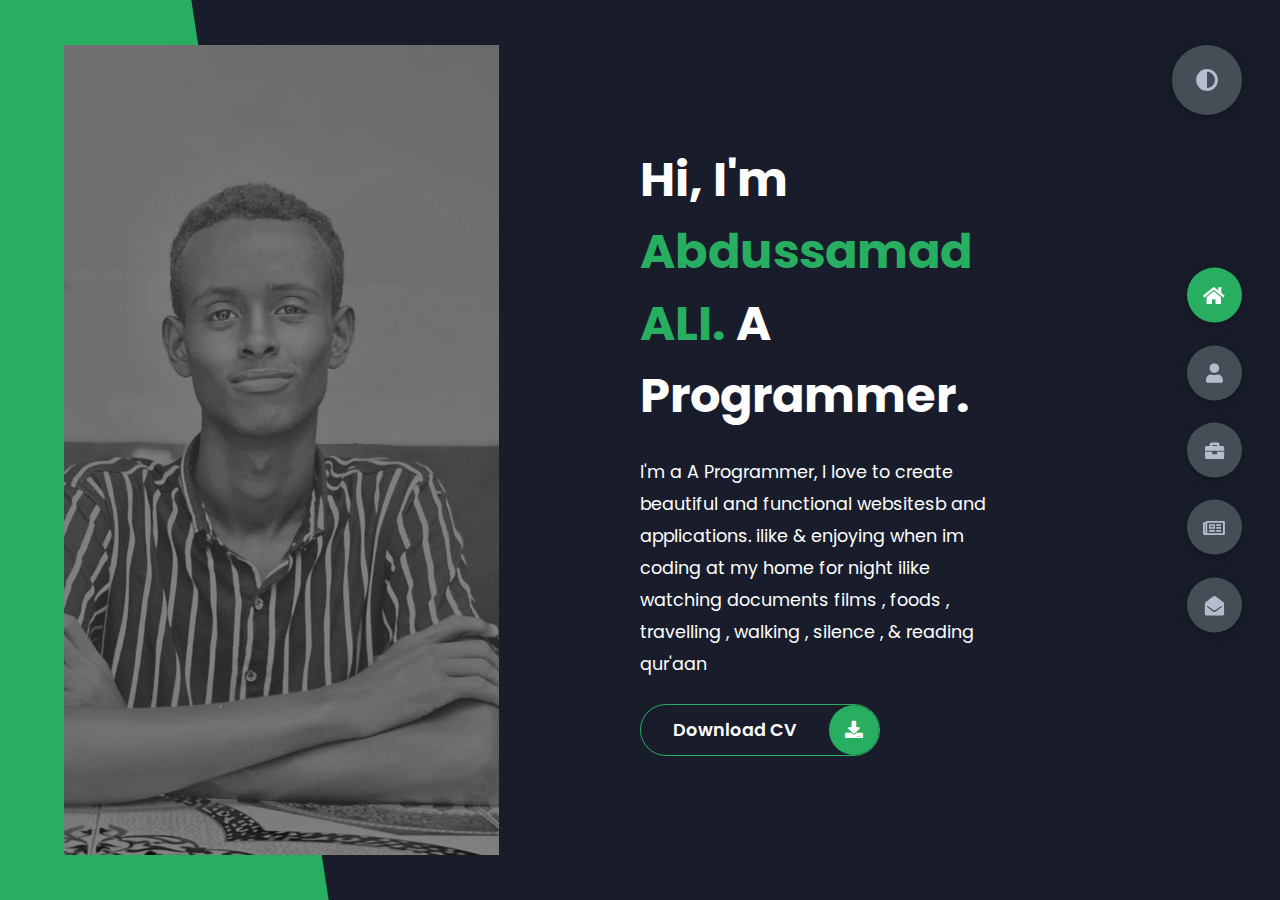
==== index.html @ f7481c53 "Update index.html" ====
<!DOCTYPE html>
<html lang="en">
<head>
    <meta charset="UTF-8">
    <meta http-equiv="X-UA-Compatible" content="IE=edge">
    <meta name="viewport" content="width=device-width, initial-scale=1.0">
    <title>Portfolio</title>
    <link rel="stylesheet" href="styles.css">
    <link rel="preconnect" href="https://fonts.googleapis.com">
    <link rel="preconnect" href="https://fonts.gstatic.com" crossorigin>
    <link rel="stylesheet" href="https://cdnjs.cloudflare.com/ajax/libs/font-awesome/5.15.4/css/all.min.css" integrity="sha512-1ycn6IcaQQ40/MKBW2W4Rhis/DbILU74C1vSrLJxCq57o941Ym01SwNsOMqvEBFlcgUa6xLiPY/NS5R+E6ztJQ==" crossorigin="anonymous" referrerpolicy="no-referrer" />
    <link href="https://fonts.googleapis.com/css2?family=Poppins:wght@400;500;600;700;800&display=swap" rel="stylesheet">
</head>
<body class="main-content">
    <header class="container header active" id="home">
        <div class="header-content">
            <div class="left-header">
                <div class="h-shape"></div>
                <div class="image">
                    <img src="mee.JPG" alt="SAWIRKEEGA">
                </div>
            </div>
            <div class="right-header">
                <h1 class="name">
                    Hi, I'm <span>Abdussamad ALI.</span>
                    A Programmer.
                </h1>
                <p>
                    I'm a A Programmer, I love to create beautiful and functional websitesb and applications.
                    ilike & enjoying when im coding at my home for night 
                    ilike watching documents films , foods , travelling , walking , silence , & reading qur'aan
                </p>
                <div class="btn-con">
                    <a href="" class="main-btn">
                        <span class="btn-text">Download CV</span>
                        <span class="btn-icon"><i class="fas fa-download"></i></span>
                    </a>
                </div>
            </div>
        </div>
    </header>
    <main>
        <section class="container about" id="about">
            <div class="main-title">
                <h2>About <span>me</span><span class="bg-text">my stats</span></h2>
            </div>
            <div class="about-container">
                <div class="left-about">
                    <h4>Information About me</h4>
                    <p>
                        Lorem ipsum dolor sit amet consectetur adipisicing elit. 
                        Eveniet labore nihil obcaecati consequatur. Debitis error doloremque, 
                        vero eos vel nemo eius voluptatem dicta tenetur modi. <br /> <br /> La musica
                        delectus dolore fugiat exercitationem a, 
                        ipsum quidem quo enim natus accusamus labore dolores nam. Unde.
                        Lorem ipsum dolor sit amet consectetur, adipisicing elit. 
                        Harum non necessitatibus deleniti eum soluta.
                    </p>
                    <div class="btn-con">
                        <a href="#" class="main-btn">
                            <span class="btn-text">Download CV</span>
                            <span class="btn-icon"><i class="fas fa-download"></i></span>
                        </a>
                    </div>
                </div>
                <div class="right-about">
                    <div class="about-item">
                        <div class="abt-text">
                            <p class="large-text">650+</p>
                            <p class="small-text">Projects <br /> Completed</p>
                        </div>
                    </div>
                    <div class="about-item">
                        <div class="abt-text">
                            <p class="large-text">10+</p>
                            <p class="small-text">Years of <br /> experience</p>
                        </div>
                    </div>
                    <div class="about-item">
                        <div class="abt-text">
                            <p class="large-text">300+</p>
                            <p class="small-text">Happy <br /> Clients</p>
                        </div>
                    </div>
                    <div class="about-item">
                        <div class="abt-text">
                            <p class="large-text">400+</p>
                            <p class="small-text">Customer <br /> reviews</p>
                        </div>
                    </div>
                </div>
            </div>
            <div class="about-stats">
                <h4 class="stat-title">My Skills</h4>
                <div class="progress-bars">
                    <div class="progress-bar">
                        <p class="prog-title">html5</p>
                        <div class="progress-con">
                            <p class="prog-text">80%</p>
                            <div class="progress">
                                <span class="html"></span>
                            </div>
                        </div>
                    </div>
                    <div class="progress-bar">
                        <p class="prog-title">css3</p>
                        <div class="progress-con">
                            <p class="prog-text">95%</p>
                            <div class="progress">
                                <span class="css"></span>
                            </div>
                        </div>
                    </div>
                    <div class="progress-bar">
                        <p class="prog-title">javascript</p>
                        <div class="progress-con">
                            <p class="prog-text">75%</p>
                            <div class="progress">
                                <span class="js"></span>
                            </div>
                        </div>
                    </div>
                    <div class="progress-bar">
                        <p class="prog-title">ReactJS</p>
                        <div class="progress-con">
                            <p class="prog-text">75%</p>
                            <div class="progress">
                                <span class="react"></span>
                            </div>
                        </div>
                    </div>
                    <div class="progress-bar">
                        <p class="prog-title">NodeJS</p>
                        <div class="progress-con">
                            <p class="prog-text">87%</p>
                            <div class="progress">
                                <span class="node"></span>
                            </div>
                        </div>
                    </div>
                    <div class="progress-bar">
                        <p class="prog-title">Python</p>
                        <div class="progress-con">
                            <p class="prog-text">70%</p>
                            <div class="progress">
                                <span class="python"></span>
                            </div>
                        </div>
                    </div>
                </div>
            </div>
            <h4 class="stat-title">My Timeline</h4>
            <div class="timeline">
                <div class="timeline-item">
                    <div class="tl-icon">
                        <i class="fas fa-briefcase"></i>
                    </div>
                    <p class="tl-duration">2010 - present</p>
                    <h5>Web Developer<span> - Vircrosoft</span></h5>
                    <p>
                        Lorem ipsum dolor sit amet consectetur adipisicing elit. Saepe quasi vero fugit.
                    </p>
                </div>
                <div class="timeline-item">
                    <div class="tl-icon">
                        <i class="fas fa-briefcase"></i>
                    </div>
                    <p class="tl-duration">2008 - 2011</p>
                    <h5>Software Engineer<span> - Boogle, Inc.</span></h5>
                    <p>
                        Lorem ipsum dolor sit amet consectetur adipisicing elit. Saepe quasi vero fugit.
                    </p>
                </div>
                <div class="timeline-item">
                    <div class="tl-icon">
                        <i class="fas fa-briefcase"></i>
                    </div>
                    <p class="tl-duration">2016 - 2017</p>
                    <h5>C++ Programmer<span> - Slime Tech</span></h5>
                    <p>
                        Lorem ipsum dolor sit amet consectetur adipisicing elit. Saepe quasi vero fugit.
                    </p>
                </div>
                <div class="timeline-item">
                    <div class="tl-icon">
                        <i class="fas fa-briefcase"></i>
                    </div>
                    <p class="tl-duration">2009 - 2013</p>
                    <h5>Business Degree<span> - Sussex University</span></h5>
                    <p>
                        Lorem ipsum dolor sit amet consectetur adipisicing elit. Saepe quasi vero fugit.
                    </p>
                </div>
                <div class="timeline-item">
                    <div class="tl-icon">
                        <i class="fas fa-briefcase"></i>
                    </div>
                    <p class="tl-duration">2013 - 2016</p>
                    <h5>Computer Science Degree<span> - Hormuud  University</span></h5>
                    <p>
                        Lorem ipsum dolor sit amet consectetur adipisicing elit. Saepe quasi vero fugit.
                    </p>
                </div>
                <div class="timeline-item">
                    <div class="tl-icon">
                        <i class="fas fa-briefcase"></i>
                    </div>
                    <p class="tl-duration">2017 - present</p>
                    <h5>3d Animation<span> - Hormuud University</span></h5>
                    <p>
                        Lorem ipsum dolor sit amet consectetur adipisicing elit. Saepe quasi vero fugit.
                    </p>
                </div>
            </div>
        </section>
        <section class="container" id="portfolio">
            <div class="main-title">
                <h2>My <span>Portfolio</span><span class="bg-text">My Work</span></h2>
            </div>
            <p class="port-text">
                Here is some of my work that I've done in various programming languages.
            </p>
            <div class="portfolios">
                <div class="portfolio-item">
                    <div class="image">
                        <img src="TellmeTime.png" alt="Sawirkeega">
                    </div>
                    <div class="hover-items">
                        <h3>Project Registration WebDesign</h3>
                        <div class="icons">
                            <p> view  my project
                            <a href"https://iamcccn.github.io/TellMeTimeNow.github.io/" class="icon">
                                <i class="fab fa-github"></i>
                            </a>
                        </div>
                                         
                    </div>
                </div>
            
                
                
                              </div>
                <div class="portfolio-item">
                    <div class="image"> 
                        <img src="HotelMangementSystemPython.png" alt="">
                    </div>
                    <div class="hover-items">
                        <h3>Projec HOTEL REGISTRATION.PY</h3>
                        <div class="icons">
                            <p>view project
                            <a href="https://github.com/iamcccn/pyHotelManagement" class="icon">
                                <i class="fab fa-github"></i>
                            </a>
                            
                        </div>
                    </div>
                </div>
                <div class="portfolio-item">
                    <div class="image">
                        <img src="LandScapeBootStrap.png"alt="">
                    </div>
                    <div class="hover-items">
                        <h3>LandScape BootStrap</h3>
                        <div class="icons">
                                          <p>view project
                            <a href="https://iamcccn.github.io/LandScapeBootStrap.github.io/" class="icon">
                                <i class="fab fa-github"></i>
                            </a>
                            
                        </div>
                    </div>
                </div>
                <div class="portfolio-item">
                    <div class="image">
                        <img src="RegPage.png" alt="">
                    </div>
                    <div class="hover-items">
                        <h3>Project Source</h3>
                        <div class="icons">
                                          <p>view project
                            <a href="https://iamcccn.github.io/iamcccnb.github.io/" class="icon">
                                <i class="fab fa-github"></i>
                           
                        </div>
                    </div>
                </div>
                <div class="portfolio-item">
                    <div class="image">
                        <img src="sankePython.png" alt="">
                    </div>
                    <div class="hover-items">
                        <h3>Project Source</h3>
                        <div class="icons">
                            <p>view project
                            <a href="https://github.com/iamcccn/pySnakeGame" class="icon">
                                <i class="fab fa-github"></i>
                            </a>
                           
                        
  
            </div>
        </section>
        <section class="container" id="blogs">
            <div class="blogs-content">
                <div class="main-title">
                    <h2>My <span>Blogs</span><span class="bg-text">My Blogs</span></h2>
                </div>
                
                <div class="blogs">
                    <div class="blog">
                        <img src="Create-your-own-website.jpg" alt="">
                        <div class="blog-text">
                            <h4>
                                How to Create Your Own Website
                            </h4>
                            <p>
                                You Will build when you graduted this course , you able to build your own web , like my portofolo website (like this website)
                            </p>
                        </div>
                    </div>
                    <div class="blog">
                        <img src="Expert in Web Design.png" alt="">
                        <div class="blog-text">
                            <h4>
                                How to Become an Expert in Web Design
                            </h4>
                            <p>
                               only you need 1 year just CONTACT US 
                            </p>
                        </div>
                    </div>
                    <div class="blog">
                        <img src="Become a Web Designer in 10 Days.png" alt="">
                        <div class="blog-text">
                            <h4>
                                Become a Web Designer in 10 Days
                            </h4>
                            <p>
                              we will study you web designer just CONTACT US 
                            </p>
                        </div>
                    </div>
                    <div class="blog">
                        <img src="Debbuging made easy with Web Inspector.png" alt="">
                        <div class="blog-text">
                            <h4>
                                Debbuging made easy with Web Inspector
                            </h4>
                            <p>
                                1 year skills
                            </p>
                        </div>
                    </div>
                    <div class="blog">
                        <img src="Get started with Web Design and UI Design.jpg" alt="">
                        <div class="blog-text">
                            <h4>
                                Get started with Web Design and UI Design
                            </h4>
                            <p>
                                3 year skills
                            </p>
                        </div>
                    </div>
                    <div class="blog">
                        <img src="what you need to know about Web Design.jpg" alt="">
                        <div class="blog-text">
                            <h4>
                                This is what you need to know about Web Design
                            </h4>
                            <p>
                                2 year skill
                            </p>
                        </div>
                    </div>
                </div>
            </div>
        </section>
        <section class="container contact" id="contact">
            <div class="contact-container">
                <div class="main-title">
                    <h2>Contact <span>Me</span><span class="bg-text">Contact</span></h2>
                </div>
                <div class="contact-content-con">
                    <div class="left-contact">
                        <h4>Contact me here</h4>
                        <p>
                            SEND ME MESSAGE I WILL OPEN YOUR MESSAGE , BYE :)
                        </p>
                        <div class="contact-info">
                            <div class="contact-item">
                                <div class="icon">
                                    <i class="fas fa-map-marker-alt"></i>
                                    <span>Location</span>
                                </div>
                                <p>
                                    : SOMALIA
                                </p>
                            </div>
                            <div class="contact-item">
                                <div class="icon">
                                    <i class="fas fa-envelope"></i>
                                    <span>Email</span>
                                </div>
                                <p>
                                    <span>: bcs6id2375@gmail.com</span>
                                </p>
                            </div>
                            <div class="contact-item">
                                <div class="icon">
                                    <i class="fas fa-user-graduate"></i>
                                    <span>Education</span>
                                </div>
                                <p>
                                    <span>: Hormuud  University </span>
                                </p>
                            </div>
                            <div class="contact-item">
                                <div class="icon">
                                    <i class="fas fa-user-graduate"></i>
                                    <span>Mobile Number</span>
                                </div>
                                <p>
                                    <span>: 0252615146315</span>
                                </p>
                            </div>
                            <div class="contact-item">
                                <div class="icon">
                                    <i class="fas fa-globe-africa"></i>
                                    <span>Languages</span>
                                </div>
                                <p>
                                    <span>: SOMALIA, English,Arabic,Turkey</span>
                                </p>
                            </div>
                        </div>
                        <div class="contact-icons">
                            <div class="contact-icon">
                                <a href="www.facebook.com" target="_blank">
                                    <i class="fab fa-facebook-f"></i>
                                </a>
                                <a href="#" target="_blank">
                                    <i class="fab fa-twitter"></i>
                                </a>
                                <a href="#" target="_blank">
                                    <i class="fab fa-github"></i>
                                </a>
                                <a href="#" target="_blank">
                                    <i class="fab fa-youtube"></i>
                                </a>
                            </div>
                        </div>
                    </div>
                    <div class="right-contact">
                        <form action="" class="contact-form">
                            <div class="input-control i-c-2">
                                <input type="text" required placeholder="YOUR NAME">
                                <input type="email" required placeholder="YOUR EMAIL">
                            </div>
                            <div class="input-control">
                                <input type="text" required placeholder="ENTER SUBJECT">
                            </div>
                            <div class="input-control">
                                <textarea name="" id="" cols="15" rows="8" placeholder="Message Here..."></textarea>
                            </div>
                            <div class="submit-btn">
                                <a href="#" class="main-btn">
                                    <span class="btn-text">Download CV</span>
                                    <span class="btn-icon"><i class="fas fa-download"></i></span>
                                </a>
                            </div>
                        </form>
                    </div>
                </div>
            </div>
        </section>
    </main>

    <div class="controls">
        <div class="control active-btn" data-id="home" >
            <i class="fas fa-home"></i>
        </div>
        <div class="control" data-id="about">
            <i class="fas fa-user"></i>
        </div>
        <div class="control" data-id="portfolio">
            <i class="fas fa-briefcase"></i>
        </div>
        <div class="control" data-id="blogs">
            <i class="far fa-newspaper"></i>
        </div>
        <div class="control" data-id="contact">
            <i class="fas fa-envelope-open"></i>
        </div>
    </div>
    <div class="theme-btn">
        <i class="fas fa-adjust"></i>
    </div>
    <script src="app.js"></script>
</body>
</html>
---- styles.css ----
* {
  margin: 0;
  padding: 0;
  box-sizing: border-box;
  list-style: none;
}

:root {
  --color-primary: #191d2b;
  --color-secondary: #27AE60;
  --color-white: #FFFFFF;
  --color-black: #000;
  --color-grey0: #f8f8f8;
  --color-grey-1: #dbe1e8;
  --color-grey-2: #b2becd;
  --color-grey-3: #6c7983;
  --color-grey-4: #454e56;
  --color-grey-5: #2a2e35;
  --color-grey-6: #12181b;
  --br-sm-2: 14px;
  --box-shadow-1: 0 3px 15px rgba(0,0,0,.3);
}

.light-mode {
  --color-primary: #FFFFFF;
  --color-secondary: #F56692;
  --color-white: #454e56;
  --color-black: #000;
  --color-grey0: #f8f8f8;
  --color-grey-1: #6c7983;
  --color-grey-2: #6c7983;
  --color-grey-3: #6c7983;
  --color-grey-4: #454e56;
  --color-grey-5: #f8f8f8;
  --color-grey-6: #12181b;
}

body {
  background-color: var(--color-primary);
  font-family: "Poppins", sans-serif;
  font-size: 1.1rem;
  color: var(--color-white);
  transition: all 0.4s ease-in-out;
}

a {
  display: inline-block;
  text-decoration: none;
  color: inherit;
  font-family: inherit;
}

header {
  min-height: 100vh;
  color: var(--color-white);
  overflow: hidden;
  padding: 0 !important;
}

section {
  min-height: 100vh;
  width: 100%;
  position: absolute;
  left: 0;
  top: 0;
  padding: 3rem 18rem;
}

.container {
  display: none;
  transform: translateY(-100%) scale(0);
  transition: all 0.4s ease-in-out;
  background-color: var(--color-primary);
}

.active {
  display: block;
  animation: appear 3s ease-in-out;
  transform: translateY(0) scaleY(1);
}
@keyframes appear {
  0% {
    transform: translateY(-100%) scaleY(0);
  }
  100% {
    transform: translateY(0) scaleY(1);
  }
}

.controls {
  position: fixed;
  z-index: 10;
  top: 50%;
  right: 3%;
  display: flex;
  flex-direction: column;
  align-items: center;
  justify-content: center;
  transform: translateY(-50%);
}
.controls .control {
  padding: 1rem;
  cursor: pointer;
  background-color: var(--color-grey-4);
  width: 55px;
  height: 55px;
  border-radius: 50%;
  display: flex;
  justify-content: center;
  align-items: center;
  margin: 0.7rem 0;
  box-shadow: var(--box-shadow-1);
}
.controls .control i {
  font-size: 1.2rem;
  color: var(--color-grey-2);
  pointer-events: none;
}
.controls .active-btn {
  background-color: var(--color-secondary);
  transition: all 0.4s ease-in-out;
}
.controls .active-btn i {
  color: var(--color-white);
}

.theme-btn {
  top: 5%;
  right: 3%;
  width: 70px;
  height: 70px;
  border-radius: 50%;
  background-color: var(--color-grey-4);
  cursor: pointer;
  position: fixed;
  display: flex;
  justify-content: center;
  align-items: center;
  box-shadow: 0 3px 15px rgba(0, 0, 0, 0.3);
  transition: all 0.1s ease-in-out;
}
.theme-btn:active {
  transform: translateY(-3px);
}
.theme-btn i {
  font-size: 1.4rem;
  color: var(--color-grey-2);
  pointer-events: none;
}

/*Header-content*/
.header-content {
  display: grid;
  grid-template-columns: repeat(2, 1fr);
  min-height: 100vh;
}
.header-content .left-header {
  display: flex;
  align-items: center;
  position: relative;
}
.header-content .left-header .h-shape {
  transition: all 0.4s ease-in-out;
  width: 65%;
  height: 100%;
  background-color: var(--color-secondary);
  position: absolute;
  left: 0;
  top: 0;
  z-index: -1;
  clip-path: polygon(0 0, 46% 0, 79% 100%, 0% 100%);
}
.header-content .left-header .image {
  border-radius: var(--br-sm-2);
  height: 90%;
  width: 68%;
  margin-left: 4rem;
  background-color: var(--color-black);
  transition: all 0.4s ease-in-out;
}
.header-content .left-header .image img {
  width: 100%;
  height: 100%;
  object-fit: cover;
  transition: all 0.4s ease-in-out;
  filter: grayscale(100%);
}
.header-content .left-header .image img:hover {
  filter: grayscale(0);
}
.header-content .right-header {
  display: flex;
  flex-direction: column;
  justify-content: center;
  padding-right: 18rem;
}
.header-content .right-header .name {
  font-size: 3rem;
}
.header-content .right-header .name span {
  color: var(--color-secondary);
}
.header-content .right-header p {
  margin: 1.5rem 0;
  line-height: 2rem;
}

/*About*/
.about-container {
  display: grid;
  grid-template-columns: repeat(2, 1fr);
  padding-top: 3.5rem;
  padding-bottom: 5rem;
}
.about-container .right-about {
  display: grid;
  grid-template-columns: repeat(2, 1fr);
  grid-gap: 2rem;
}
.about-container .right-about .about-item {
  border: 1px solid var(--color-grey-5);
  border-radius: 5px;
  transition: all 0.4s ease-in-out;
  box-shadow: 1px 2px 15px rgba(0, 0, 0, 0.1);
}
.about-container .right-about .about-item:hover {
  cursor: default;
  transform: translateY(-5px);
  border: 1px solid var(--color-secondary);
  box-shadow: 1px 4px 15px rgba(0, 0, 0, 0.32);
}
.about-container .right-about .about-item .abt-text {
  padding: 1.5rem;
  display: flex;
  flex-direction: column;
}
.about-container .right-about .about-item .abt-text .large-text {
  font-size: 3rem;
  font-weight: 700;
  color: var(--color-secondary);
}
.about-container .right-about .about-item .abt-text .small-text {
  padding-left: 3rem;
  position: relative;
  text-transform: uppercase;
  font-size: 1.2rem;
  color: var(--color-grey-1);
  letter-spacing: 2px;
}
.about-container .right-about .about-item .abt-text .small-text::before {
  content: "";
  position: absolute;
  left: 0;
  top: 15px;
  width: 2rem;
  height: 2px;
  background-color: var(--color-grey-5);
}
.about-container .left-about {
  padding-right: 5rem;
}
.about-container .left-about p {
  line-height: 2rem;
  padding: 1rem;
  color: var(--color-grey-1);
}
.about-container .left-about h4 {
  font-size: 2rem;
  text-transform: uppercase;
}

.about-stats {
  padding-bottom: 4rem;
}
.about-stats .progress-bars {
  display: grid;
  grid-template-columns: repeat(2, 1fr);
  grid-gap: 2rem;
}
.about-stats .progress-bars .progress-bar {
  display: flex;
  flex-direction: column;
}
.about-stats .progress-bars .progress-bar .prog-title {
  text-transform: uppercase;
  font-weight: 500;
}
.about-stats .progress-bars .progress-bar .progress-con {
  display: flex;
  align-items: center;
}
.about-stats .progress-bars .progress-bar .progress-con .prog-text {
  color: var(--color-grey-2);
}
.about-stats .progress-bars .progress-bar .progress-con .progress {
  width: 100%;
  height: 0.45rem;
  background-color: var(--color-grey-4);
  margin-left: 1rem;
  position: relative;
}
.about-stats .progress-bars .progress-bar .progress-con .progress span {
  position: absolute;
  top: 0;
  left: 0;
  height: 100%;
  background-color: var(--color-secondary);
  transition: all 0.4s ease-in-out;
  width: 60%;
}
.about-stats .progress-bars .progress-bar .progress-con .progress .html {
  width: 80%;
}
.about-stats .progress-bars .progress-bar .progress-con .progress .css {
  width: 95%;
}
.about-stats .progress-bars .progress-bar .progress-con .progress .js {
  width: 75%;
}
.about-stats .progress-bars .progress-bar .progress-con .progress .react {
  width: 60%;
}
.about-stats .progress-bars .progress-bar .progress-con .progress .node {
  width: 87%;
}
.about-stats .progress-bars .progress-bar .progress-con .progress .python {
  width: 70%;
}

.stat-title {
  text-transform: uppercase;
  font-size: 1.4rem;
  text-align: center;
  padding: 3.5rem 0;
  position: relative;
}
.stat-title::before {
  content: "";
  position: absolute;
  left: 50%;
  top: 0;
  width: 40%;
  height: 1px;
  background-color: var(--color-grey-5);
  transform: translateX(-50%);
}

/*Timeline*/
.timeline {
  display: grid;
  grid-template-columns: repeat(2, 1fr);
  grid-gap: 2rem;
  padding-bottom: 3rem;
}
.timeline .timeline-item {
  position: relative;
  padding-left: 3rem;
  border-left: 1px solid var(--color-grey-5);
}
.timeline .timeline-item .tl-icon {
  position: absolute;
  left: -27px;
  top: 0;
  background-color: var(--color-secondary);
  width: 50px;
  height: 50px;
  border-radius: 50%;
  display: flex;
  align-items: center;
  justify-content: center;
}
.timeline .timeline-item .tl-icon i {
  font-size: 1.3rem;
}
.timeline .timeline-item .tl-duration {
  padding: 0.2rem 0.6rem;
  background-color: var(--color-grey-5);
  border-radius: 15px;
  display: inline-block;
  font-size: 0.8rem;
  text-transform: uppercase;
  font-weight: 500;
}
.timeline .timeline-item h5 {
  padding: 1rem 0;
  text-transform: uppercase;
  font-size: 1.3rem;
  font-weight: 600;
}
.timeline .timeline-item h5 span {
  color: var(--color-grey-2);
  font-weight: 500;
  font-size: 1.2rem;
}
.timeline .timeline-item p {
  color: var(--color-grey-2);
}

.port-text {
  padding: 2rem 0;
  text-align: center;
}

.portfolios {
  display: grid;
  grid-template-columns: repeat(3, 1fr);
  grid-gap: 2rem;
  margin-top: 3rem;
}
.portfolios .portfolio-item {
  position: relative;
  border-radius: 15px;
}
.portfolios .portfolio-item img {
  width: 100%;
  height: 300px;
  object-fit: cover;
  border-radius: 15px;
}
.portfolios .portfolio-item .hover-items {
  width: 100%;
  height: 100%;
  background-color: var(--color-secondary);
  position: absolute;
  left: 0;
  top: 0;
  border-radius: 15px;
  display: flex;
  justify-content: center;
  align-items: center;
  flex-direction: column;
  opacity: 0;
  transform: scale(0);
  transition: all 0.4s ease-in-out;
}
.portfolios .portfolio-item .hover-items h3 {
  font-size: 1.5rem;
  color: var(--color-white);
  margin-bottom: 1.5rem;
}
.portfolios .portfolio-item .hover-items .icons {
  display: flex;
  justify-content: center;
  align-items: center;
}
.portfolios .portfolio-item .hover-items .icons .icon {
  background-color: var(--color-primary);
  border-radius: 50%;
  width: 50px;
  height: 50px;
  display: flex;
  align-items: center;
  justify-content: center;
  margin: 0 1rem;
  cursor: pointer;
  transition: all 0.4s ease-in-out;
}
.portfolios .portfolio-item .hover-items .icons .icon i {
  font-size: 1.5rem;
  color: var(--color-white);
  margin: 0 1rem;
}
.portfolios .portfolio-item .hover-items .icons .icon:hover {
  background-color: var(--color-white);
}
.portfolios .portfolio-item .hover-items .icons .icon:hover i {
  color: var(--color-primary);
}

.portfolio-item:hover .hover-items {
  opacity: 1;
  transform: scale(1);
}

.blogs {
  display: grid;
  grid-template-columns: repeat(3, 1fr);
  grid-gap: 2rem;
  margin-top: 3rem;
}
.blogs .blog {
  position: relative;
  background-color: var(--color-grey-5);
  border-radius: 5px;
  box-shadow: 1px 1px 20px rgba(0, 0, 0, 0.1);
  transition: all 0.4s ease-in-out;
}
.blogs .blog:hover {
  box-shadow: 1px 1px 20px rgba(0, 0, 0, 0.3);
  transform: translateY(-5px);
  transition: all 0.4s ease-in-out;
}
.blogs .blog:hover img {
  filter: grayscale(0);
  transform: scale(1.1);
  box-shadow: 0px 4px 15px rgba(0, 0, 0, 0.8);
}
.blogs .blog img {
  width: 100%;
  height: 300px;
  object-fit: cover;
  border-top-left-radius: 5px;
  border-top-right-radius: 5px;
  filter: grayscale(100%);
  transition: all 0.4s ease-in-out;
}
.blogs .blog .blog-text {
  margin-top: -7px;
  padding: 1.1rem;
  border-top: 8px solid var(--color-secondary);
}
.blogs .blog .blog-text h4 {
  font-size: 1.5rem;
  margin-bottom: 0.7rem;
  transition: all 0.4s ease-in-out;
  cursor: pointer;
}
.blogs .blog .blog-text h4:hover {
  color: var(--color-secondary);
}
.blogs .blog .blog-text p {
  color: var(--color-grey-2);
  line-height: 2rem;
  padding-bottom: 1rem;
}

.contact-content-con {
  display: flex;
  padding-top: 3.5rem;
}
.contact-content-con .left-contact {
  flex: 2;
}
.contact-content-con .left-contact h4 {
  margin-top: 1rem;
  font-size: 2rem;
  text-transform: uppercase;
}
.contact-content-con .left-contact p {
  margin: 1rem 0;
  line-height: 2rem;
}
.contact-content-con .left-contact .contact-info .contact-item {
  display: flex;
  align-items: center;
  justify-content: space-between;
}
.contact-content-con .left-contact .contact-info .contact-item p {
  margin: 0.3rem 0 !important;
  padding: 0 !important;
}
.contact-content-con .left-contact .contact-info .contact-item .icon {
  display: grid;
  grid-template-columns: 40px 1fr;
}
.contact-content-con .left-contact .contact-info .contact-item .icon i {
  display: flex;
  align-items: center;
  font-size: 1.3rem;
}
.contact-content-con .left-contact .contact-icon {
  display: flex;
  margin-top: 2rem;
}
.contact-content-con .left-contact .contact-icon a {
  display: flex;
  align-items: center;
  color: var(--color-white);
  background-color: var(--color-grey-5);
  cursor: pointer;
  justify-content: center;
  width: 50px;
  height: 50px;
  border-radius: 50%;
  margin: 0 0.4rem;
  transition: all 0.4s ease-in-out;
}
.contact-content-con .left-contact .contact-icon a:hover {
  background-color: var(--color-secondary);
}
.contact-content-con .left-contact .contact-icon a:hover i {
  color: var(--color-primary);
}
.contact-content-con .left-contact .contact-icon a i {
  display: flex;
  align-items: center;
  justify-content: center;
  font-size: 1.3rem;
}
.contact-content-con .right-contact {
  flex: 3;
  margin-left: 3rem;
}
.contact-content-con .right-contact .input-control {
  margin: 1.5rem 0;
}
.contact-content-con .right-contact .input-control input, .contact-content-con .right-contact .input-control textarea {
  border-radius: 30px;
  font-weight: inherit;
  font-size: inherit;
  font-family: inherit;
  padding: 0.8rem 1.1rem;
  outline: none;
  border: none;
  background-color: var(--color-grey-5);
  width: 100%;
  color: var(--color-white);
  resize: none;
}
.contact-content-con .right-contact .i-c-2 {
  display: flex;
}
.contact-content-con .right-contact .i-c-2 :last-child {
  margin-left: 1.5rem;
}
.contact-content-con .right-contact .submit-btn {
  display: flex;
  justify-content: flex-start;
}

/*Independed components*/
.btn-con {
  display: flex;
  align-self: flex-start;
}

.main-btn {
  border-radius: 30px;
  color: inherit;
  font-weight: 600;
  position: relative;
  border: 1px solid var(--color-secondary);
  display: flex;
  align-self: flex-start;
  align-items: center;
  overflow: hidden;
}
.main-btn .btn-text {
  padding: 0 2rem;
}
.main-btn .btn-icon {
  background-color: var(--color-secondary);
  display: flex;
  align-items: center;
  justify-content: center;
  border-radius: 50%;
  padding: 1rem;
}
.main-btn::before {
  content: "";
  position: absolute;
  top: 0;
  right: 0;
  transform: translateX(100%);
  transition: all 0.4s ease-out;
  z-index: -1;
}
.main-btn:hover {
  transition: all 0.4s ease-out;
}
.main-btn:hover::before {
  width: 100%;
  height: 100%;
  background-color: var(--color-secondary);
  transform: translateX(0);
  transition: all 0.4s ease-out;
}

.main-title {
  text-align: center;
}
.main-title h2 {
  position: relative;
  text-transform: uppercase;
  font-size: 4rem;
  font-weight: 700;
}
.main-title h2 span {
  color: var(--color-secondary);
}
.main-title h2 .bg-text {
  position: absolute;
  top: 50%;
  left: 50%;
  color: var(--color-grey-5);
  transition: all 0.4s ease-in-out;
  z-index: -1;
  transform: translate(-50%, -50%);
  font-weight: 800;
  font-size: 6.3rem;
}

.about-container .left-about p {
  padding-left: 0;
}

@media screen and (max-width: 600px) {
  header {
    padding: 0 !important;
  }

  .theme-btn {
    width: 50px;
    height: 50px;
  }

  .header-content {
    grid-template-columns: repeat(1, 1fr);
    padding-bottom: 6rem;
  }

  .left-header .h-shape {
    display: none;
  }

  .right-header {
    grid-row: 1;
    padding-right: 0rem !important;
    width: 90%;
    margin: 0 auto;
  }
  .right-header .name {
    font-size: 2.5rem !important;
    text-align: center;
    padding-top: 3rem;
  }

  .header-content .left-header .image {
    margin: 0 auto;
    width: 90%;
  }

  .controls {
    top: auto;
    bottom: 0;
    flex-direction: row;
    justify-content: center;
    left: 50%;
    transform: translateX(-50%);
    width: 100%;
    background-color: var(--color-grey-5);
  }
  .controls .control {
    margin: 1rem 0.3rem;
  }

  .about-container {
    grid-template-columns: repeat(1, 1fr);
  }
  .about-container .right-about {
    grid-template-columns: repeat(1, 1fr);
    padding-top: 2.5rem;
  }
  .about-container .left-about {
    padding-right: 0;
  }
  .about-container .left-about p {
    padding-left: 0;
  }

  .timeline {
    grid-template-columns: repeat(1, 1fr);
    padding-bottom: 6rem;
  }

  .container {
    padding: 2rem 2.5rem !important;
  }

  .about-stats .progress-bars {
    grid-template-columns: repeat(1, 1fr);
  }

  .portfolios {
    grid-template-columns: repeat(1, 1fr);
    padding-bottom: 6rem;
    margin-top: 1rem;
  }

  .blogs {
    grid-template-columns: repeat(1, 1fr);
    padding-bottom: 6rem;
  }

  .contact-content-con {
    flex-direction: column;
  }
  .contact-content-con .right-contact {
    margin-left: 0;
    margin-top: 2.5rem;
  }

  .contact-content-con .right-contact .i-c-2 {
    flex-direction: column;
  }

  .contact-content-con .right-contact .i-c-2 :last-child {
    margin-left: 0;
    margin-top: 1.5rem;
  }

  .contact-content-con .right-contact {
    margin-bottom: 6rem;
  }

  .contact-item {
    flex-direction: column;
    margin: 1rem 0;
  }
  .contact-item p {
    font-size: 15px;
    color: var(--color-grey-2);
  }
  .contact-item span {
    font-size: 15px;
  }
  .contact-item .icon {
    grid-template-columns: 25px 1fr;
  }

  .main-title h2 {
    font-size: 2rem;
  }
  .main-title h2 span {
    font-size: 2.3rem;
  }
  .main-title h2 .bg-text {
    font-size: 2.3rem;
  }
}
@media screen and (max-width: 1432px) {
  .container {
    padding: 7rem 11rem;
  }

  .contact-content-con {
    flex-direction: column;
  }
  .contact-content-con .right-contact {
    margin-left: 0;
    margin-top: 2.5rem;
  }

  .contact-content-con .right-contact .i-c-2 {
    flex-direction: column;
  }

  .contact-content-con .right-contact .i-c-2 :last-child {
    margin-left: 0;
    margin-top: 1.5rem;
  }

  .contact-content-con .right-contact {
    margin-bottom: 6rem;
  }

  .main-title h2 .bg-text {
    font-size: 5.5rem;
  }
}
@media screen and (max-width: 1250px) {
  .blogs {
    grid-template-columns: repeat(2, 1fr);
    margin-top: 6rem;
  }

  .portfolios {
    grid-template-columns: repeat(2, 1fr);
  }

  .header-content .right-header {
    padding-right: 9rem;
  }
}
@media screen and (max-width: 660px) {
  .blogs {
    grid-template-columns: repeat(1, 1fr);
  }

  .portfolios {
    grid-template-columns: repeat(1, 1fr);
  }
}
@media screen and (max-width: 1070px) {
  .about-container {
    grid-template-columns: repeat(1, 1fr);
  }
  .about-container .right-about {
    padding-top: 2.5rem;
  }

  .main-title h2 {
    font-size: 4rem;
  }
  .main-title h2 span {
    font-size: 4rem;
  }
  .main-title h2 .bg-text {
    font-size: 4.5rem;
  }
}
@media screen and (max-width: 970px) {
  .container {
    padding: 7rem 6rem;
  }

  .about-container .left-about {
    padding-right: 0rem;
  }

  .header-content {
    grid-template-columns: repeat(1, 1fr);
    padding-bottom: 6rem;
  }

  .left-header .h-shape {
    display: none;
  }
  .left-header .image {
    width: 90% !important;
    margin: 0 auto !important;
  }

  .right-header {
    grid-row: 1;
    padding-right: 0rem !important;
    width: 90%;
    margin: 0 auto;
  }
  .right-header .name {
    font-size: 2.5rem !important;
    text-align: center;
    padding-top: 3rem;
  }
}
@media screen and (max-width: 700px) {
  .container {
    padding: 7rem 3rem;
  }

  .about-stats .progress-bars {
    grid-template-columns: repeat(1, 1fr);
  }

  .about-container .right-about {
    grid-template-columns: repeat(1, 1fr);
  }

  .timeline {
    grid-template-columns: repeat(1, 1fr);
  }

  .main-title h2 {
    font-size: 3rem;
  }
  .main-title h2 span {
    font-size: 3rem;
  }
  .main-title h2 .bg-text {
    font-size: 4rem;
  }
}

/*# sourceMappingURL=styles.css.map */
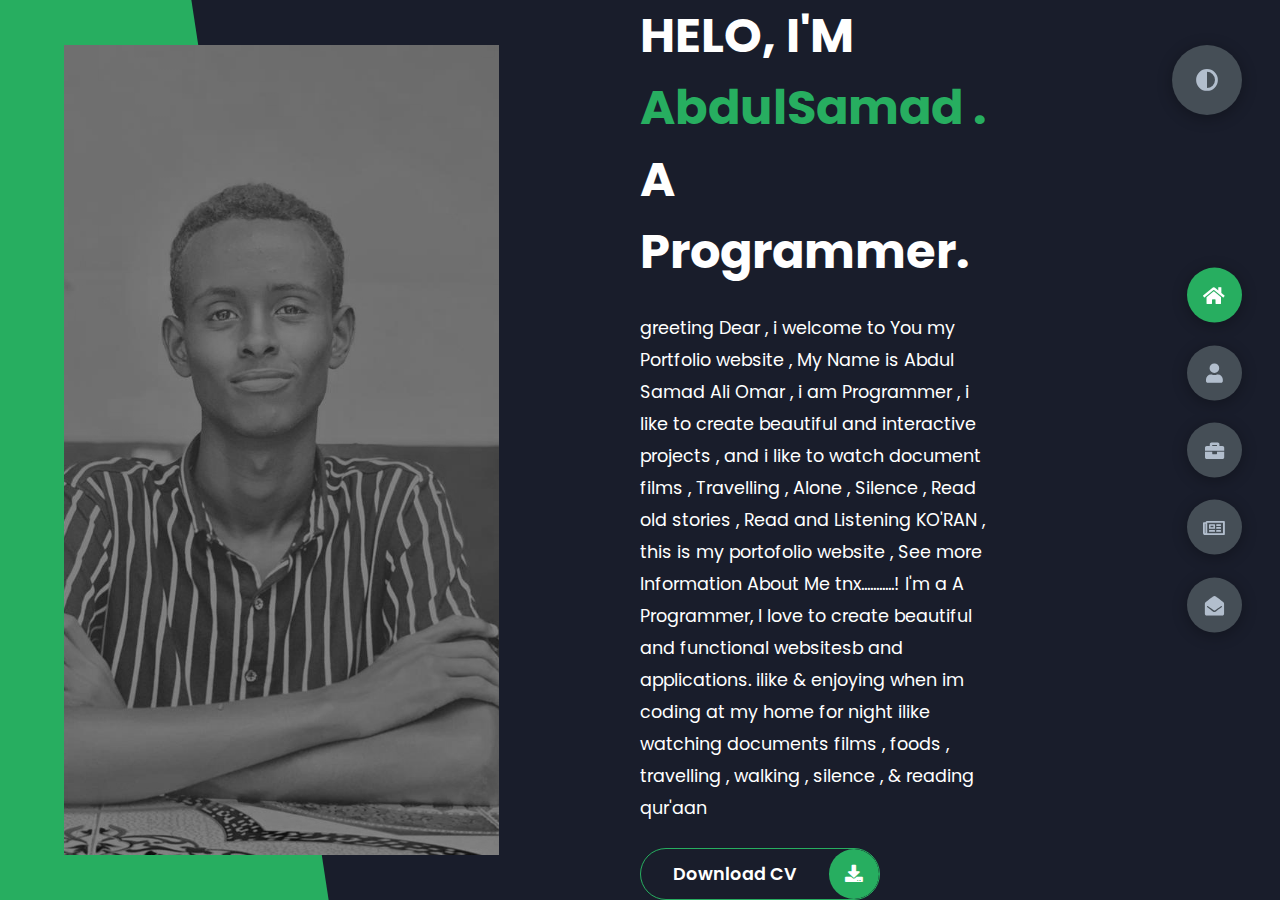
==== commit c6dbda9d: "Update index.html" ====
--- a/index.html
+++ b/index.html
@@ -22,10 +22,22 @@
             </div>
             <div class="right-header">
                 <h1 class="name">
-                    Hi, I'm <span>Abdussamad ALI.</span>
+                    HELO, I'M <span>AbdulSamad .</span>
                     A Programmer.
                 </h1>
                 <p>
+                    greeting Dear , i welcome to You my Portfolio website , My Name is Abdul Samad Ali Omar , 
+                    i am Programmer , i like to create beautiful and interactive projects , and i like to watch document films , Travelling , Alone , 
+                    Silence , Read old stories , Read and Listening KO'RAN ,  this is my portofolio website , See more  Information About Me tnx...........!
+                    
+                    
+            
+                    
+                    
+                    
+                    
+                    
+                    
                     I'm a A Programmer, I love to create beautiful and functional websitesb and applications.
                     ilike & enjoying when im coding at my home for night 
                     ilike watching documents films , foods , travelling , walking , silence , & reading qur'aan
@@ -48,13 +60,15 @@
                 <div class="left-about">
                     <h4>Information About me</h4>
                     <p>
-                        Lorem ipsum dolor sit amet consectetur adipisicing elit. 
-                        Eveniet labore nihil obcaecati consequatur. Debitis error doloremque, 
-                        vero eos vel nemo eius voluptatem dicta tenetur modi. <br /> <br /> La musica
-                        delectus dolore fugiat exercitationem a, 
-                        ipsum quidem quo enim natus accusamus labore dolores nam. Unde.
-                        Lorem ipsum dolor sit amet consectetur, adipisicing elit. 
-                        Harum non necessitatibus deleniti eum soluta.
+                        Greeting , My Name is AbdulSamad Ali Omar , I was born in mogadishu in 2003-rthd , My First place education was Quranic school , 
+                        then i joined School was name AL-MACAARIJ PRIMARY AND SECONDARY SCHOOL , My FirstClass Was 1aad , After 4 years that school was collapse  
+                        , than i joined GLOBAL PRIMARY AND SECONDARY SCHOOL , After 4 years  I left that school , Finally i  joined DHAMME YASIN CARTAN SCHOOL , 
+                        i gratuated that school , now i study HORMUUD UNIVERSITY , This is my 3rd year , now still iam studing programming ,
+                        i shall be if allah say programmer and Business Man .   
+
+
+
+Finally you can message me , You can contact me, if you want me to help you with all the various computer problems, especially software problems , i will try to help you for free 
                     </p>
                     <div class="btn-con">
                         <a href="#" class="main-btn">
@@ -66,25 +80,31 @@
                 <div class="right-about">
                     <div class="about-item">
                         <div class="abt-text">
-                            <p class="large-text">650+</p>
+                            <p class="large-text">300+</p>
                             <p class="small-text">Projects <br /> Completed</p>
                         </div>
                     </div>
+                   
+                    
+                    
+                    
+                    
+                    
                     <div class="about-item">
                         <div class="abt-text">
-                            <p class="large-text">10+</p>
+                            <p class="large-text">7+</p>
                             <p class="small-text">Years of <br /> experience</p>
                         </div>
                     </div>
                     <div class="about-item">
                         <div class="abt-text">
-                            <p class="large-text">300+</p>
-                            <p class="small-text">Happy <br /> Clients</p>
+                            <p class="large-text">98%</p>
+                            <p class="small-text">Happy <br /> </p>
                         </div>
                     </div>
                     <div class="about-item">
                         <div class="abt-text">
-                            <p class="large-text">400+</p>
+                            <p class="large-text">200+</p>
                             <p class="small-text">Customer <br /> reviews</p>
                         </div>
                     </div>
@@ -156,9 +176,9 @@
                         <i class="fas fa-briefcase"></i>
                     </div>
                     <p class="tl-duration">2010 - present</p>
-                    <h5>Web Developer<span> - Vircrosoft</span></h5>
-                    <p>
-                        Lorem ipsum dolor sit amet consectetur adipisicing elit. Saepe quasi vero fugit.
+                    <h5>Web Developer<span> -  HORMUUD UNIVERSITY</span></h5>
+                    <p>
+2 year skills
                     </p>
                 </div>
                 <div class="timeline-item">
@@ -166,9 +186,9 @@
                         <i class="fas fa-briefcase"></i>
                     </div>
                     <p class="tl-duration">2008 - 2011</p>
-                    <h5>Software Engineer<span> - Boogle, Inc.</span></h5>
-                    <p>
-                        Lorem ipsum dolor sit amet consectetur adipisicing elit. Saepe quasi vero fugit.
+                    <h5>Software Engineer<span> - HORMUUD UNIVERSITY</span></h5>
+                    <p>
+                        1 year skills
                     </p>
                 </div>
                 <div class="timeline-item">
@@ -176,9 +196,9 @@
                         <i class="fas fa-briefcase"></i>
                     </div>
                     <p class="tl-duration">2016 - 2017</p>
-                    <h5>C++ Programmer<span> - Slime Tech</span></h5>
-                    <p>
-                        Lorem ipsum dolor sit amet consectetur adipisicing elit. Saepe quasi vero fugit.
+                    <h5>C++ Programmer<span> - HORMUUD UNIVERSITY</span></h5>
+                    <p>
+                     2 year skills
                     </p>
                 </div>
                 <div class="timeline-item">
@@ -186,9 +206,9 @@
                         <i class="fas fa-briefcase"></i>
                     </div>
                     <p class="tl-duration">2009 - 2013</p>
-                    <h5>Business Degree<span> - Sussex University</span></h5>
-                    <p>
-                        Lorem ipsum dolor sit amet consectetur adipisicing elit. Saepe quasi vero fugit.
+                    <h5>Business Degree<span> - GLOBAL SCHOOL</span></h5>
+                    <p>
+                        3 year skills
                     </p>
                 </div>
                 <div class="timeline-item">
@@ -198,7 +218,7 @@
                     <p class="tl-duration">2013 - 2016</p>
                     <h5>Computer Science Degree<span> - Hormuud  University</span></h5>
                     <p>
-                        Lorem ipsum dolor sit amet consectetur adipisicing elit. Saepe quasi vero fugit.
+                       4 year skills
                     </p>
                 </div>
                 <div class="timeline-item">
@@ -206,9 +226,9 @@
                         <i class="fas fa-briefcase"></i>
                     </div>
                     <p class="tl-duration">2017 - present</p>
-                    <h5>3d Animation<span> - Hormuud University</span></h5>
-                    <p>
-                        Lorem ipsum dolor sit amet consectetur adipisicing elit. Saepe quasi vero fugit.
+                    <h5>3d Animation<span> - ONLINE SCHOOL</span></h5>
+                    <p>
+3 year skils
                     </p>
                 </div>
             </div>
@@ -239,7 +259,7 @@
             
                 
                 
-                              </div>
+                        
                 <div class="portfolio-item">
                     <div class="image"> 
                         <img src="HotelMangementSystemPython.png" alt="">
@@ -275,11 +295,12 @@
                         <img src="RegPage.png" alt="">
                     </div>
                     <div class="hover-items">
-                        <h3>Project Source</h3>
+                        <h3>Project login/ctreate</h3>
                         <div class="icons">
                                           <p>view project
                             <a href="https://iamcccn.github.io/iamcccnb.github.io/" class="icon">
                                 <i class="fab fa-github"></i>
+                                              </a>
                            
                         </div>
                     </div>
@@ -289,16 +310,19 @@
                         <img src="sankePython.png" alt="">
                     </div>
                     <div class="hover-items">
-                        <h3>Project Source</h3>
+                        <h3>Project SNAKE Game</h3>
                         <div class="icons">
                             <p>view project
                             <a href="https://github.com/iamcccn/pySnakeGame" class="icon">
                                 <i class="fab fa-github"></i>
                             </a>
-                           
+                        </div>
+                    </div>
+                    </div>
+                </div>
                         
   
-            </div>
+           
         </section>
         <section class="container" id="blogs">
             <div class="blogs-content">
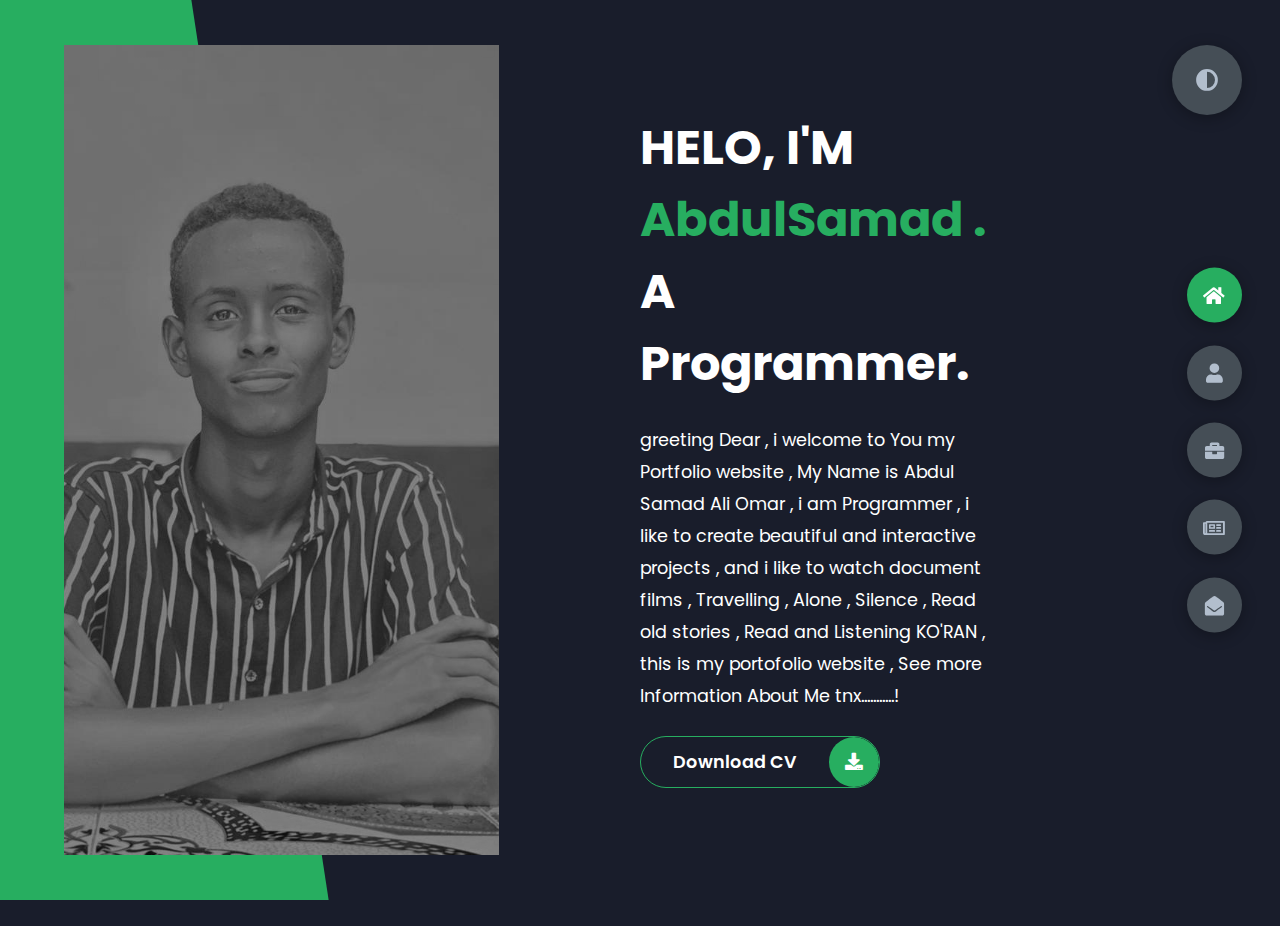
==== commit b1bff455: "Update index.html" ====
--- a/index.html
+++ b/index.html
@@ -36,11 +36,6 @@
                     
                     
                     
-                    
-                    
-                    I'm a A Programmer, I love to create beautiful and functional websitesb and applications.
-                    ilike & enjoying when im coding at my home for night 
-                    ilike watching documents films , foods , travelling , walking , silence , & reading qur'aan
                 </p>
                 <div class="btn-con">
                     <a href="" class="main-btn">
@@ -316,9 +311,20 @@
                             <a href="https://github.com/iamcccn/pySnakeGame" class="icon">
                                 <i class="fab fa-github"></i>
                             </a>
-                        </div>
-                    </div>
-                    </div>
+                                
+                        </div>
+                        
+                            </div>
+                    </div>
+                <div class='portofolio-item'>
+                    <div class='ProjectRamadan.png'>
+                    </div>
+                <div class='hover-items'>
+                            <h3>Project Ramadan </h3>
+                            <div class='icons'>
+                                 <p>view project
+                                     <a href='https://iamcccn.github.io' class='icon'>
+                                         <i class='fab fa-github'></i>
                 </div>
                         
   
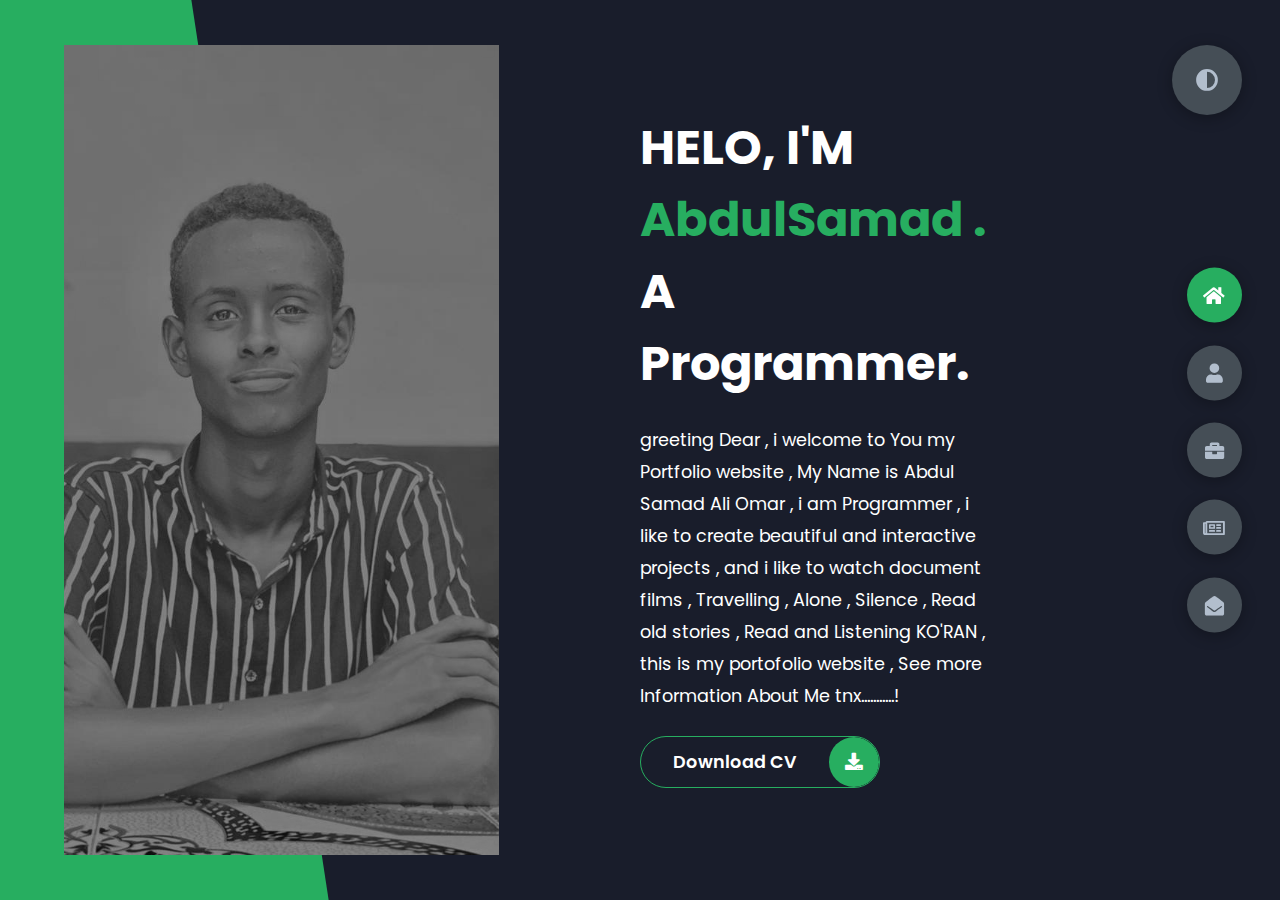
==== commit 0637beb2: "Update index.html" ====
--- a/index.html
+++ b/index.html
@@ -316,17 +316,33 @@
                         
                             </div>
                     </div>
-                <div class='portofolio-item'>
-                    <div class='ProjectRamadan.png'>
-                    </div>
-                <div class='hover-items'>
-                            <h3>Project Ramadan </h3>
-                            <div class='icons'>
-                                 <p>view project
-                                     <a href='https://iamcccn.github.io' class='icon'>
-                                         <i class='fab fa-github'></i>
-                </div>
-                        
+                
+                       
+                <div class="portfolio-item">
+                    <div class="image"> 
+                        <img src="ProjectRamadan.png" alt="">
+                    </div>
+                    <div class="hover-items">
+                        <h3>Projec Ramadan Soon</h3>
+                        <div class="icons">
+                            <p>view project
+                            <a href="https://iamcccn.github.io" class="icon">
+                                <i class="fab fa-github"></i>
+                            </a>
+                            
+                        </div>
+                    </div>
+                </div>
+               
+                </div>
+                
+                
+                
+                
+                
+                
+                
+                
   
            
         </section>
